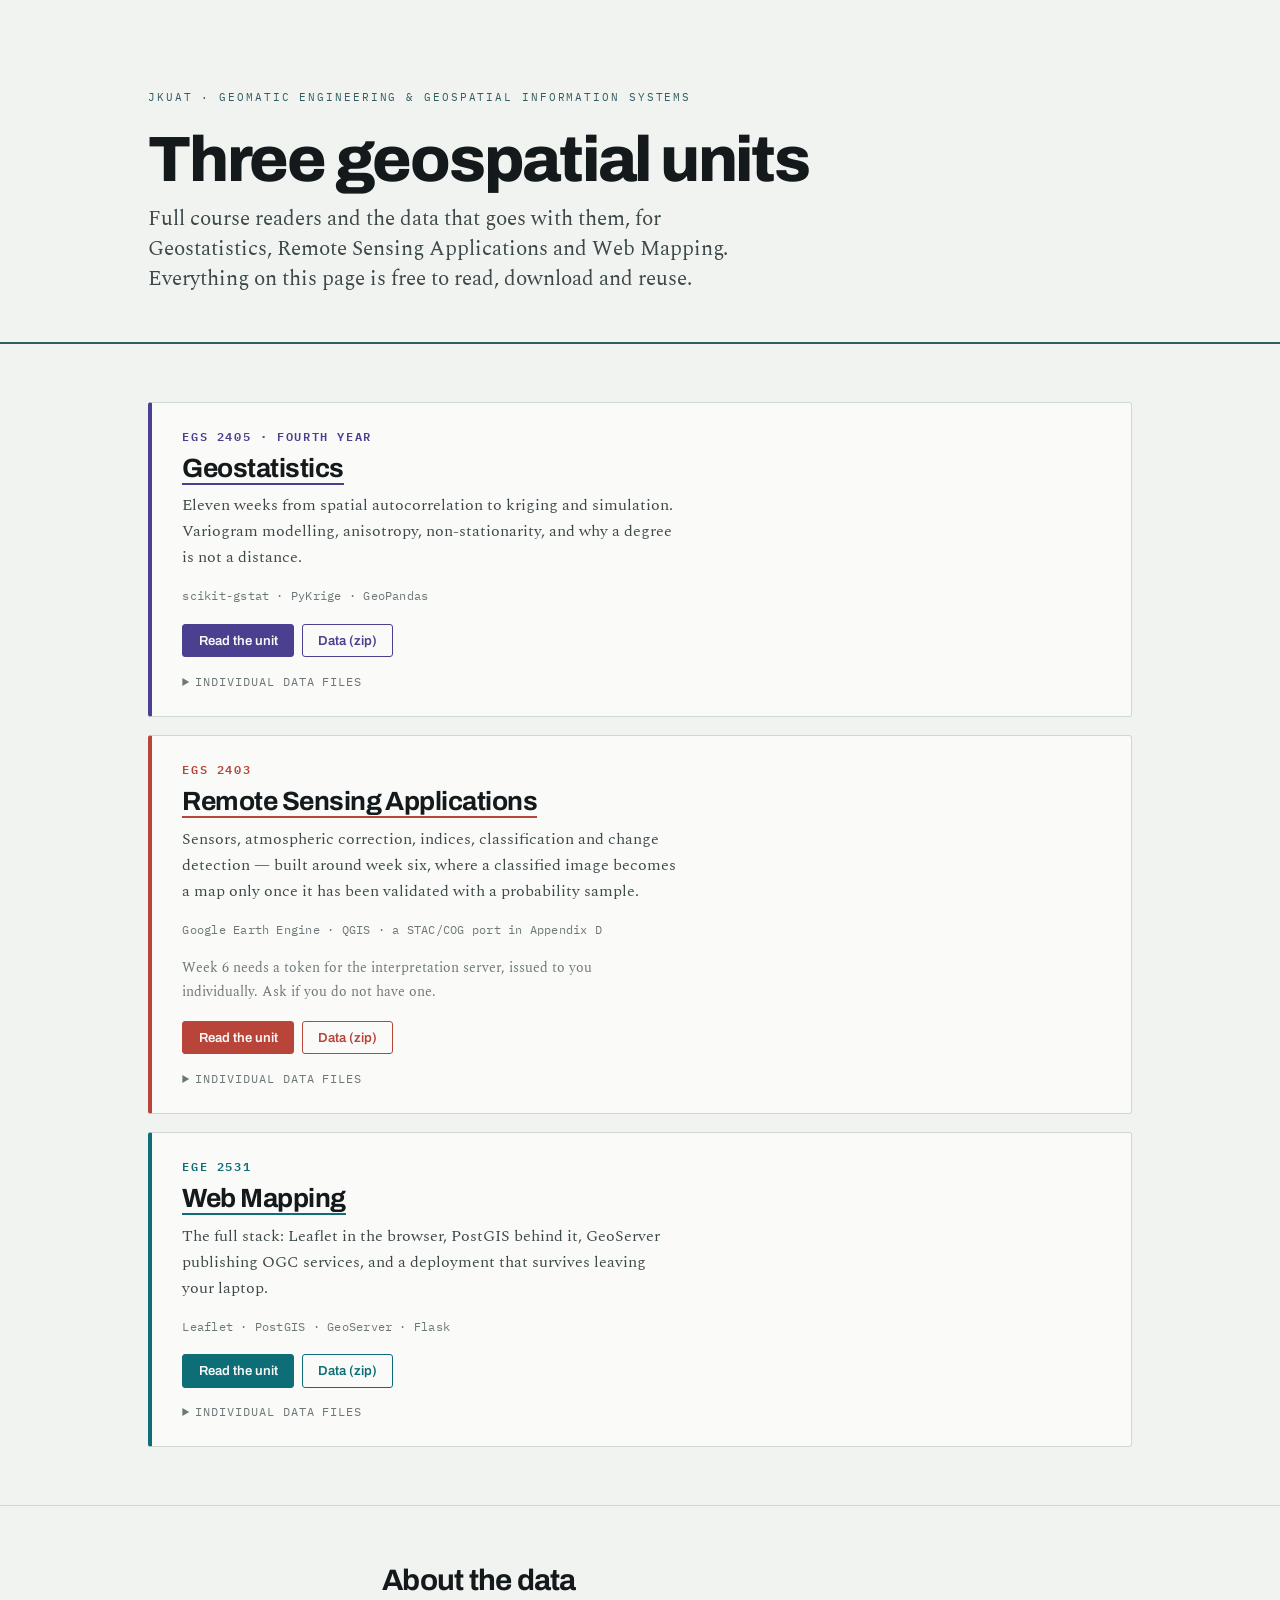
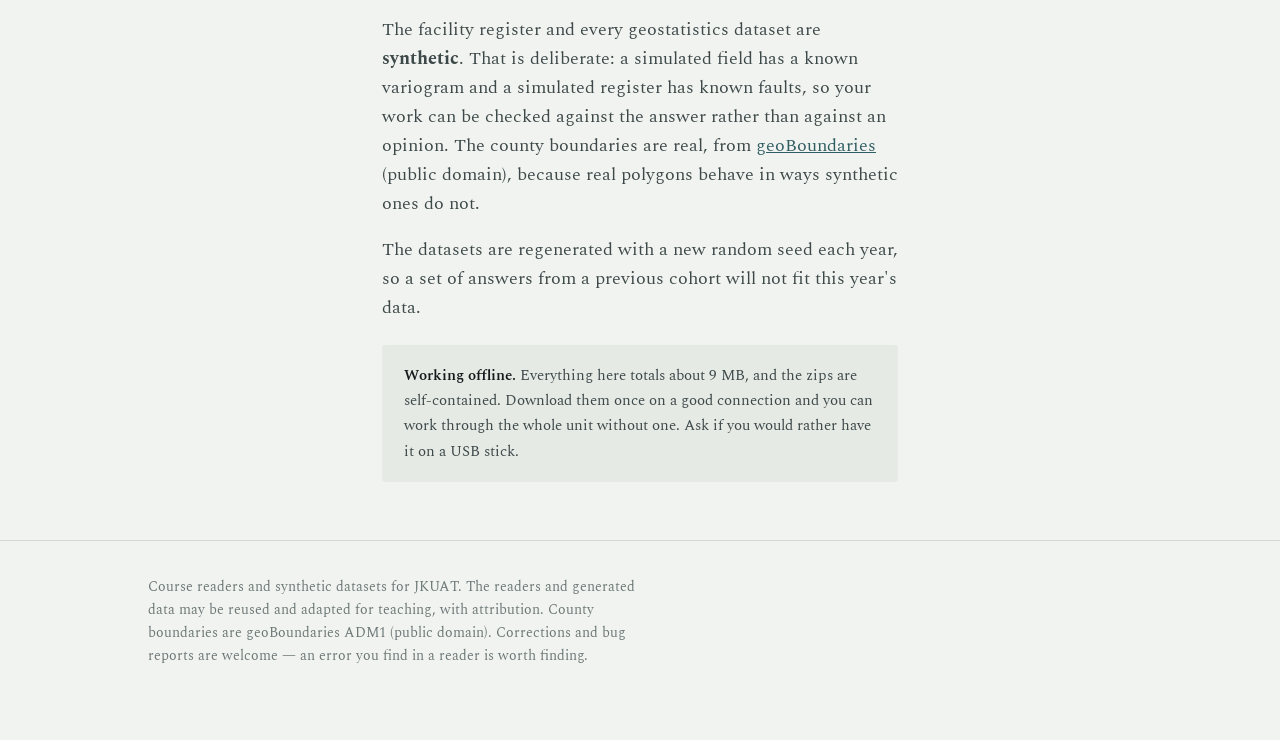
==== index.html @ 88b49218 "Course readers and datasets for three JKUAT geospatial units Landing page plus three self-contained " ====
<!doctype html>
<html lang="en">
<head>
<meta charset="utf-8">
<meta name="viewport" content="width=device-width,initial-scale=1">
<title>JKUAT Geospatial Units</title>
<meta name="description" content="Course readers and data for EGS 2405 Geostatistics, EGS 2403 Remote Sensing Applications and EGE 2531 Web Mapping.">
<link rel="stylesheet" href="https://fonts.googleapis.com/css2?family=Archivo:wght@500;600;700;800&family=Spectral:ital,wght@0,400;0,500;0,600;1,400;1,600&family=IBM+Plex+Mono:wght@400;500;600&display=swap">
<style>
:root{
  --paper:#F1F3F0; --surface:#FAFBF9; --surface2:#E6EAE5;
  --ink:#141A1B; --ink2:#3D4849; --ink3:#6C7877;
  --rule:#D0D8D2; --rule-soft:#E1E6E1;
  --accent:#2F5D62;
  --geo:#4B3F8F; --geo-wash:#EAE7F5;
  --web:#0E6E78; --web-wash:#E0EFF1;
  --rs:#B8443A;  --rs-wash:#F6E7E4;
  --code-bg:#EEF0EC;
}
@media (prefers-color-scheme:dark){
  :root:not([data-theme="light"]){
    --paper:#0E1213; --surface:#151A1B; --surface2:#1D2425;
    --ink:#E6EBE8; --ink2:#B3BEBB; --ink3:#7C8A87;
    --rule:#293233; --rule-soft:#202829;
    --accent:#7FB3B8;
    --geo:#9C91E2; --geo-wash:#1F1F38;
    --web:#5FB3BE; --web-wash:#12262A;
    --rs:#E8877C;  --rs-wash:#31201E;
    --code-bg:#191F20;
  }
}
:root[data-theme="dark"]{
  --paper:#0E1213; --surface:#151A1B; --surface2:#1D2425;
  --ink:#E6EBE8; --ink2:#B3BEBB; --ink3:#7C8A87;
  --rule:#293233; --rule-soft:#202829;
  --accent:#7FB3B8;
  --geo:#9C91E2; --geo-wash:#1F1F38;
  --web:#5FB3BE; --web-wash:#12262A;
  --rs:#E8877C;  --rs-wash:#31201E;
  --code-bg:#191F20;
}
*{box-sizing:border-box}
body{background:var(--paper);color:var(--ink);margin:0;
  font-family:"Spectral",Georgia,serif;font-size:17.5px;line-height:1.66;-webkit-font-smoothing:antialiased}
h1,h2,h3,.ui{font-family:"Archivo","Helvetica Neue",Arial,sans-serif;text-wrap:balance}
code,kbd,.mono{font-family:"IBM Plex Mono",ui-monospace,Menlo,monospace}
a{color:var(--accent)}
:focus-visible{outline:2px solid var(--accent);outline-offset:3px}
.wrap{max-width:1080px;margin:0 auto;padding:0 clamp(1.1rem,4vw,3rem)}
.col{max-width:68ch}

.mast{padding:clamp(3rem,7vw,5.5rem) 0 clamp(2rem,4vw,3rem);border-bottom:2px solid var(--accent)}
.kicker{font-family:"IBM Plex Mono",monospace;font-size:.7rem;letter-spacing:.17em;
  text-transform:uppercase;color:var(--accent);margin:0 0 1.3rem}
.mast h1{font-size:clamp(2.3rem,6.2vw,4rem);font-weight:800;letter-spacing:-.035em;line-height:1.02;margin:0 0 .7rem}
.mast .sub{font-size:clamp(1.02rem,2.2vw,1.3rem);color:var(--ink2);margin:0;max-width:58ch;line-height:1.45}

section{padding:clamp(2.4rem,5vw,3.6rem) 0}
.band{border-top:1px solid var(--rule)}
h2.sec{font-size:clamp(1.35rem,2.8vw,1.85rem);font-weight:700;letter-spacing:-.025em;margin:0 0 1.1rem;line-height:1.15}
p{margin:0 0 1.05rem}
.lede{color:var(--ink2)}

/* unit cards */
.units{display:grid;gap:1.15rem;margin:0;padding:0;list-style:none}
.unit{background:var(--surface);border:1px solid var(--rule);border-left:4px solid var(--u);
  border-radius:3px;padding:1.5rem clamp(1.1rem,2.5vw,1.9rem)}
.unit .code{font-family:"IBM Plex Mono",monospace;font-size:.72rem;letter-spacing:.14em;
  text-transform:uppercase;color:var(--u);margin:0 0 .5rem;font-weight:600}
.unit h3{font-size:clamp(1.3rem,2.6vw,1.65rem);font-weight:700;letter-spacing:-.02em;margin:0 0 .5rem;line-height:1.15}
.unit h3 a{color:var(--ink);text-decoration:none;border-bottom:2px solid var(--u)}
.unit h3 a:hover{color:var(--u)}
.unit .desc{color:var(--ink2);margin:0 0 1rem;max-width:62ch;font-size:.98rem}
.unit .stack{font-family:"IBM Plex Mono",monospace;font-size:.74rem;color:var(--ink3);
  margin:0 0 1.1rem;letter-spacing:.02em}
.acts{display:flex;flex-wrap:wrap;gap:.5rem}
.btn{font-family:"Archivo",sans-serif;font-size:.82rem;font-weight:600;text-decoration:none;
  padding:.5rem .95rem;border-radius:3px;border:1px solid var(--u);color:var(--u);
  background:transparent;display:inline-block;line-height:1.2}
.btn.solid{background:var(--u);color:var(--surface);border-color:var(--u)}
.btn:hover{background:var(--uw)}
.btn.solid:hover{opacity:.88;background:var(--u)}
.u-geo{--u:var(--geo);--uw:var(--geo-wash)}
.u-rs{--u:var(--rs);--uw:var(--rs-wash)}
.u-web{--u:var(--web);--uw:var(--web-wash)}

/* data listing */
.files{display:grid;grid-template-columns:repeat(auto-fill,minmax(240px,1fr));gap:0 2rem;
  margin:.6rem 0 0;padding:0;list-style:none}
.files li{border-bottom:1px solid var(--rule-soft)}
.files a{display:block;padding:.42rem 0;text-decoration:none;color:var(--ink2);
  font-family:"IBM Plex Mono",monospace;font-size:.79rem}
.files a:hover{color:var(--u,var(--accent))}
details{margin-top:.9rem}
summary{cursor:pointer;font-family:"IBM Plex Mono",monospace;font-size:.75rem;
  letter-spacing:.08em;text-transform:uppercase;color:var(--ink3)}
summary:hover{color:var(--ink2)}

.note{background:var(--surface2);border-radius:3px;padding:1.15rem 1.4rem;margin:1.4rem 0 0;
  font-size:.95rem;color:var(--ink2);max-width:70ch}
.note b{color:var(--ink);font-weight:600}
code{background:var(--code-bg);padding:.12em .38em;border-radius:2px;font-size:.87em}
footer{border-top:1px solid var(--rule);padding:2.2rem 0 3.5rem;color:var(--ink3);font-size:.86rem}
footer p{max-width:70ch}
</style>
</head>
<body>

<header class="mast">
  <div class="wrap">
    <p class="kicker">JKUAT · Geomatic Engineering &amp; Geospatial Information Systems</p>
    <h1>Three geospatial units</h1>
    <p class="sub">Full course readers and the data that goes with them, for
      Geostatistics, Remote Sensing Applications and Web Mapping. Everything on
      this page is free to read, download and reuse.</p>
  </div>
</header>

<section>
  <div class="wrap">
    <ul class="units">

      <li class="unit u-geo">
        <p class="code">EGS 2405 · Fourth year</p>
        <h3><a href="egs2405/">Geostatistics</a></h3>
        <p class="desc">Eleven weeks from spatial autocorrelation to kriging and
          simulation. Variogram modelling, anisotropy, non-stationarity, and why
          a degree is not a distance.</p>
        <p class="stack">scikit-gstat · PyKrige · GeoPandas</p>
        <div class="acts">
          <a class="btn solid" href="egs2405/">Read the unit</a>
          <a class="btn" href="egs2405/egs2405-data.zip">Data (zip)</a>
        </div>
        <details>
          <summary>Individual data files</summary>
          <ul class="files">
            <li><a href="egs2405/data/kiambu_soc.csv">kiambu_soc.csv</a></li>
            <li><a href="egs2405/data/samples.csv">samples.csv</a></li>
            <li><a href="egs2405/data/g01_nugget.csv">g01_nugget.csv</a></li>
            <li><a href="egs2405/data/g02_spherical.csv">g02_spherical.csv</a></li>
            <li><a href="egs2405/data/g03_anisotropic.csv">g03_anisotropic.csv</a></li>
            <li><a href="egs2405/data/g04_trend.csv">g04_trend.csv</a></li>
            <li><a href="egs2405/data/g05_nested.csv">g05_nested.csv</a></li>
            <li><a href="egs2405/data/g06_outliers.csv">g06_outliers.csv</a></li>
          </ul>
        </details>
      </li>

      <li class="unit u-rs">
        <p class="code">EGS 2403</p>
        <h3><a href="egs2403/">Remote Sensing Applications</a></h3>
        <p class="desc">Sensors, atmospheric correction, indices, classification
          and change detection — built around week six, where a classified image
          becomes a map only once it has been validated with a probability
          sample.</p>
        <p class="stack">Google Earth Engine · QGIS · a STAC/COG port in Appendix D</p>
        <p class="desc" style="font-size:.9rem;color:var(--ink3)">Week 6 needs a
          token for the interpretation server, issued to you individually. Ask
          if you do not have one.</p>
        <div class="acts">
          <a class="btn solid" href="egs2403/">Read the unit</a>
          <a class="btn" href="egs2403/egs2403-data.zip">Data (zip)</a>
        </div>
        <details>
          <summary>Individual data files</summary>
          <ul class="files">
            <li><a href="egs2403/data/landcover_map_2025.tif">landcover_map_2025.tif</a></li>
            <li><a href="egs2403/data/class_legend.csv">class_legend.csv</a></li>
            <li><a href="egs2403/data/study_area.geojson">study_area.geojson</a></li>
            <li><a href="egs2403/interpret.py">interpret.py</a></li>
          </ul>
        </details>
      </li>

      <li class="unit u-web">
        <p class="code">EGE 2531</p>
        <h3><a href="ege2531/">Web Mapping</a></h3>
        <p class="desc">The full stack: Leaflet in the browser, PostGIS behind
          it, GeoServer publishing OGC services, and a deployment that survives
          leaving your laptop.</p>
        <p class="stack">Leaflet · PostGIS · GeoServer · Flask</p>
        <div class="acts">
          <a class="btn solid" href="ege2531/">Read the unit</a>
          <a class="btn" href="ege2531/ege2531-data.zip">Data (zip)</a>
        </div>
        <details>
          <summary>Individual data files</summary>
          <ul class="files">
            <li><a href="ege2531/data/facilities.geojson">facilities.geojson</a></li>
            <li><a href="ege2531/data/facilities_register_dirty.csv">facilities_register_dirty.csv</a></li>
            <li><a href="ege2531/data/kenya_counties_simplified.geojson">kenya_counties_simplified.geojson</a></li>
            <li><a href="ege2531/data/kenya_counties.geojson">kenya_counties.geojson (7.8 MB)</a></li>
          </ul>
        </details>
      </li>

    </ul>
  </div>
</section>

<section class="band">
  <div class="wrap col">
    <h2 class="sec">About the data</h2>
    <p class="lede">The facility register and every geostatistics dataset are
      <b>synthetic</b>. That is deliberate: a simulated field has a known
      variogram and a simulated register has known faults, so your work can be
      checked against the answer rather than against an opinion. The county
      boundaries are real, from
      <a href="https://www.geoboundaries.org/">geoBoundaries</a> (public domain),
      because real polygons behave in ways synthetic ones do not.</p>
    <p class="lede">The datasets are regenerated with a new random seed each
      year, so a set of answers from a previous cohort will not fit this year's
      data.</p>
    <div class="note">
      <b>Working offline.</b> Everything here totals about 9 MB, and the zips
      are self-contained. Download them once on a good connection and you can
      work through the whole unit without one. Ask if you would rather have it
      on a USB stick.
    </div>
  </div>
</section>

<footer>
  <div class="wrap">
    <p>Course readers and synthetic datasets for JKUAT. The readers and
      generated data may be reused and adapted for teaching, with attribution.
      County boundaries are geoBoundaries ADM1 (public domain). Corrections and
      bug reports are welcome — an error you find in a reader is worth finding.</p>
  </div>
</footer>

</body>
</html>
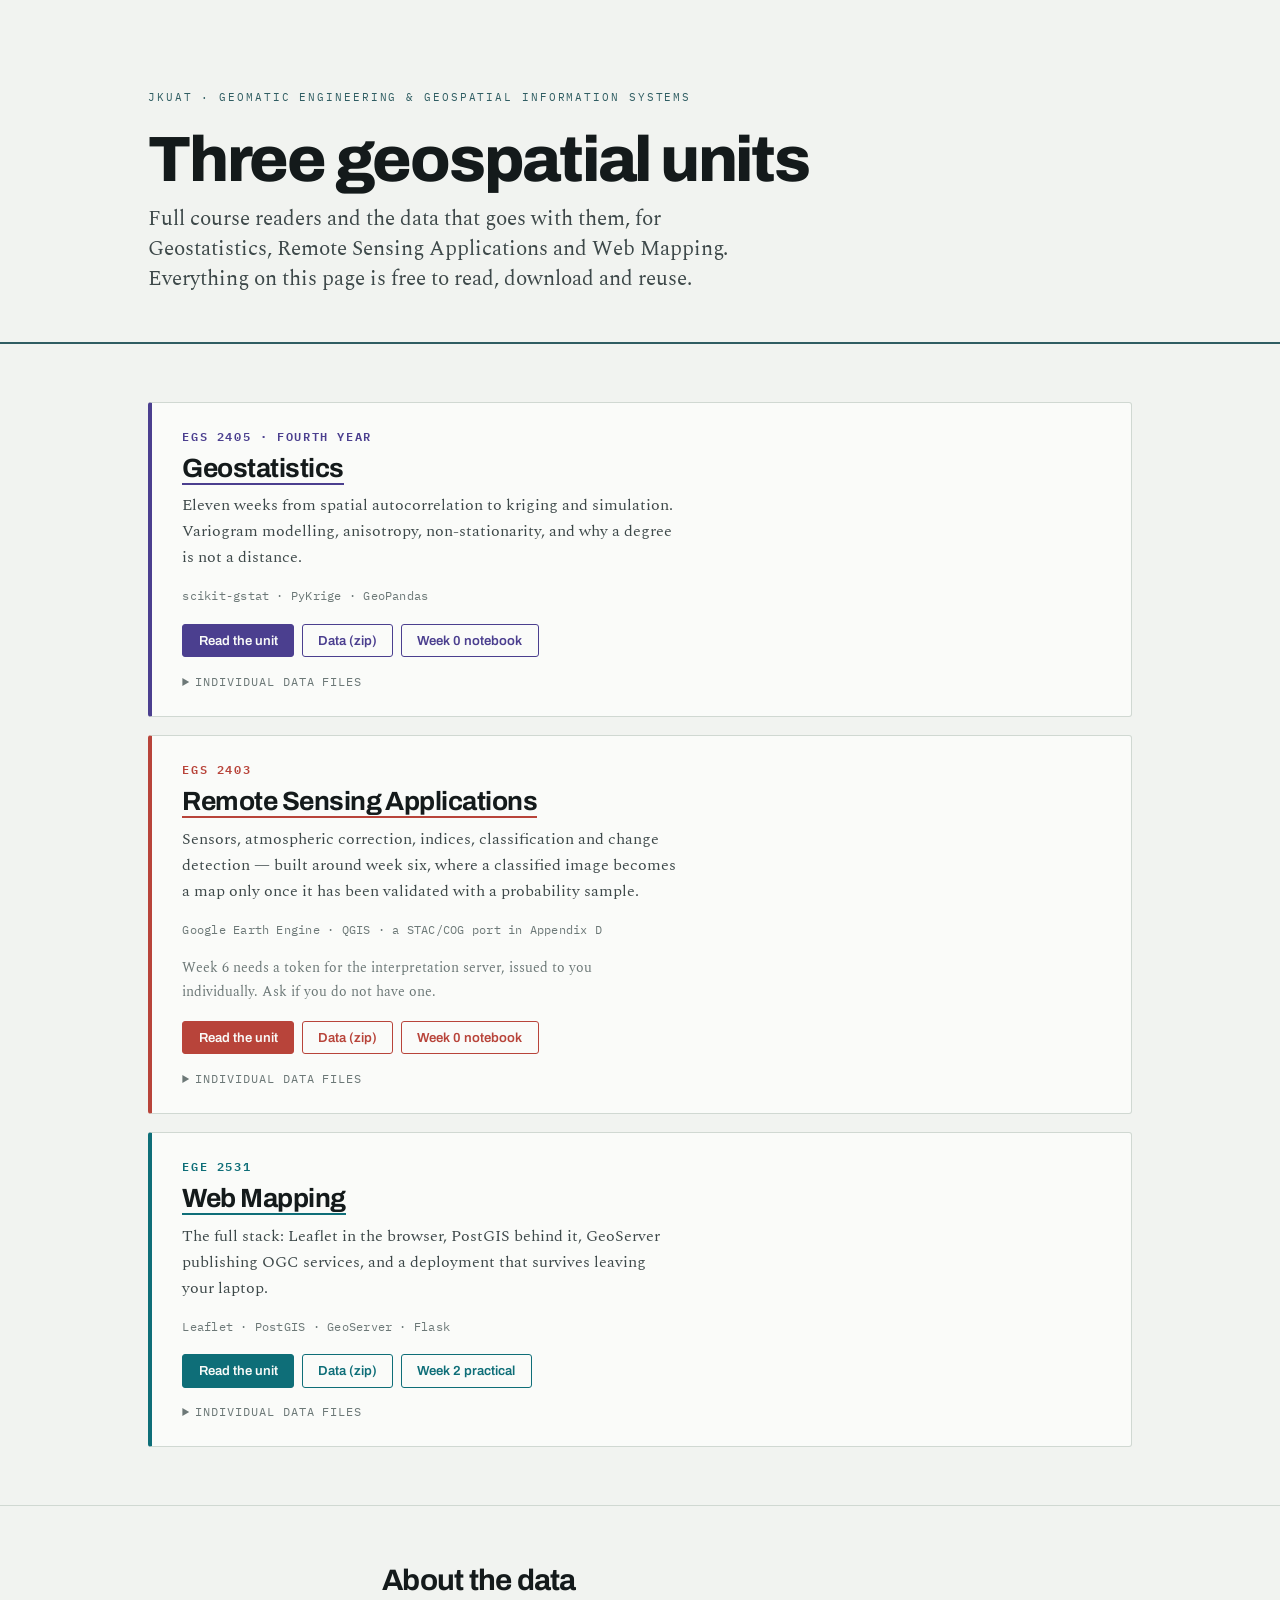
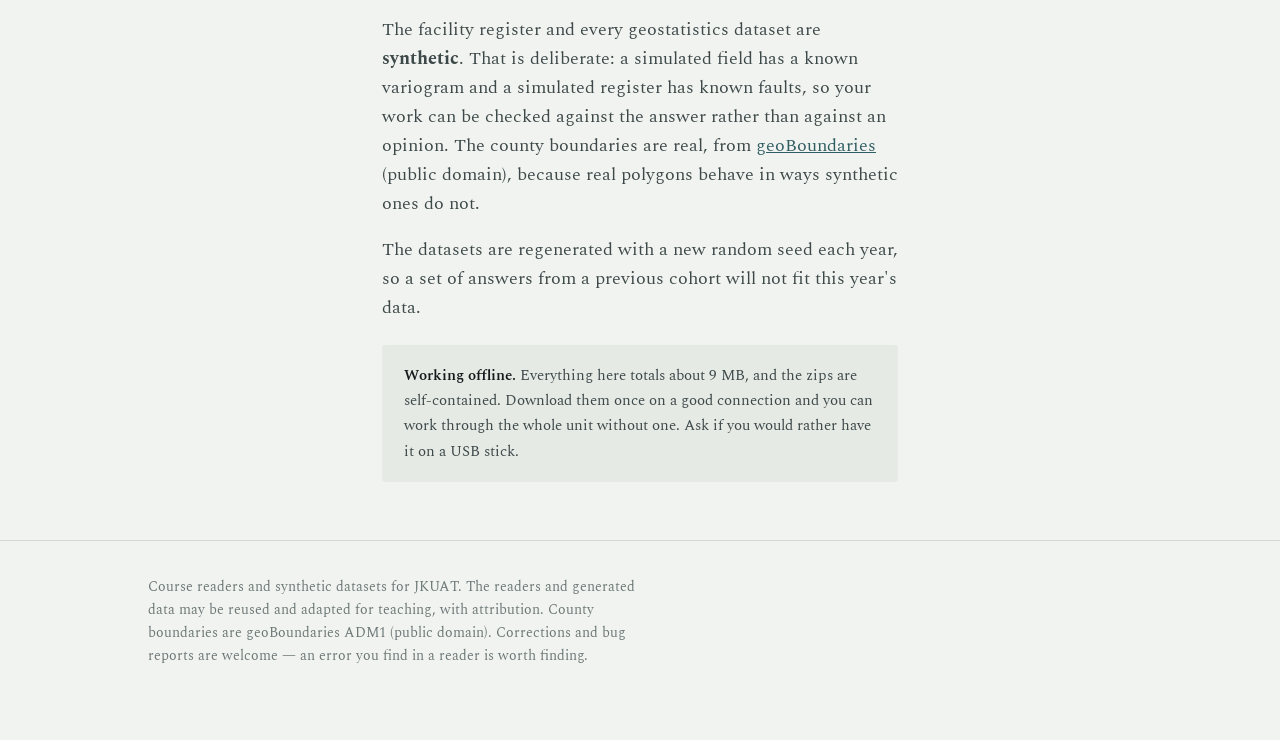
==== commit 44b0cc89: "Add Week 0 notebooks and the EGE 2531 week 2 practical Co-Authored-By: Claude Opus 5.5 <noreply@anth" ====
--- a/index.html
+++ b/index.html
@@ -130,10 +130,12 @@
         <div class="acts">
           <a class="btn solid" href="egs2405/">Read the unit</a>
           <a class="btn" href="egs2405/egs2405-data.zip">Data (zip)</a>
+          <a class="btn" href="https://colab.research.google.com/github/mbanibenson/jkuat-geospatial-teaching/blob/main/egs2405/week0-prerequisites.ipynb" title="Self-study before Week 1; opens in Google Colab">Week 0 notebook</a>
         </div>
         <details>
           <summary>Individual data files</summary>
           <ul class="files">
+            <li><a href="egs2405/week0-prerequisites.ipynb" download>week0-prerequisites.ipynb</a> (to run locally)</li>
             <li><a href="egs2405/data/kiambu_soc.csv">kiambu_soc.csv</a></li>
             <li><a href="egs2405/data/samples.csv">samples.csv</a></li>
             <li><a href="egs2405/data/g01_nugget.csv">g01_nugget.csv</a></li>
@@ -160,10 +162,12 @@
         <div class="acts">
           <a class="btn solid" href="egs2403/">Read the unit</a>
           <a class="btn" href="egs2403/egs2403-data.zip">Data (zip)</a>
+          <a class="btn" href="https://colab.research.google.com/github/mbanibenson/jkuat-geospatial-teaching/blob/main/egs2403/week0-prerequisites.ipynb" title="Self-study before Week 1; opens in Google Colab">Week 0 notebook</a>
         </div>
         <details>
           <summary>Individual data files</summary>
           <ul class="files">
+            <li><a href="egs2403/week0-prerequisites.ipynb" download>week0-prerequisites.ipynb</a> (to run locally)</li>
             <li><a href="egs2403/data/landcover_map_2025.tif">landcover_map_2025.tif</a></li>
             <li><a href="egs2403/data/class_legend.csv">class_legend.csv</a></li>
             <li><a href="egs2403/data/study_area.geojson">study_area.geojson</a></li>
@@ -182,6 +186,7 @@
         <div class="acts">
           <a class="btn solid" href="ege2531/">Read the unit</a>
           <a class="btn" href="ege2531/ege2531-data.zip">Data (zip)</a>
+          <a class="btn" href="ege2531/week2/" title="HTML, CSS and JavaScript by building a map page">Week 2 practical</a>
         </div>
         <details>
           <summary>Individual data files</summary>
